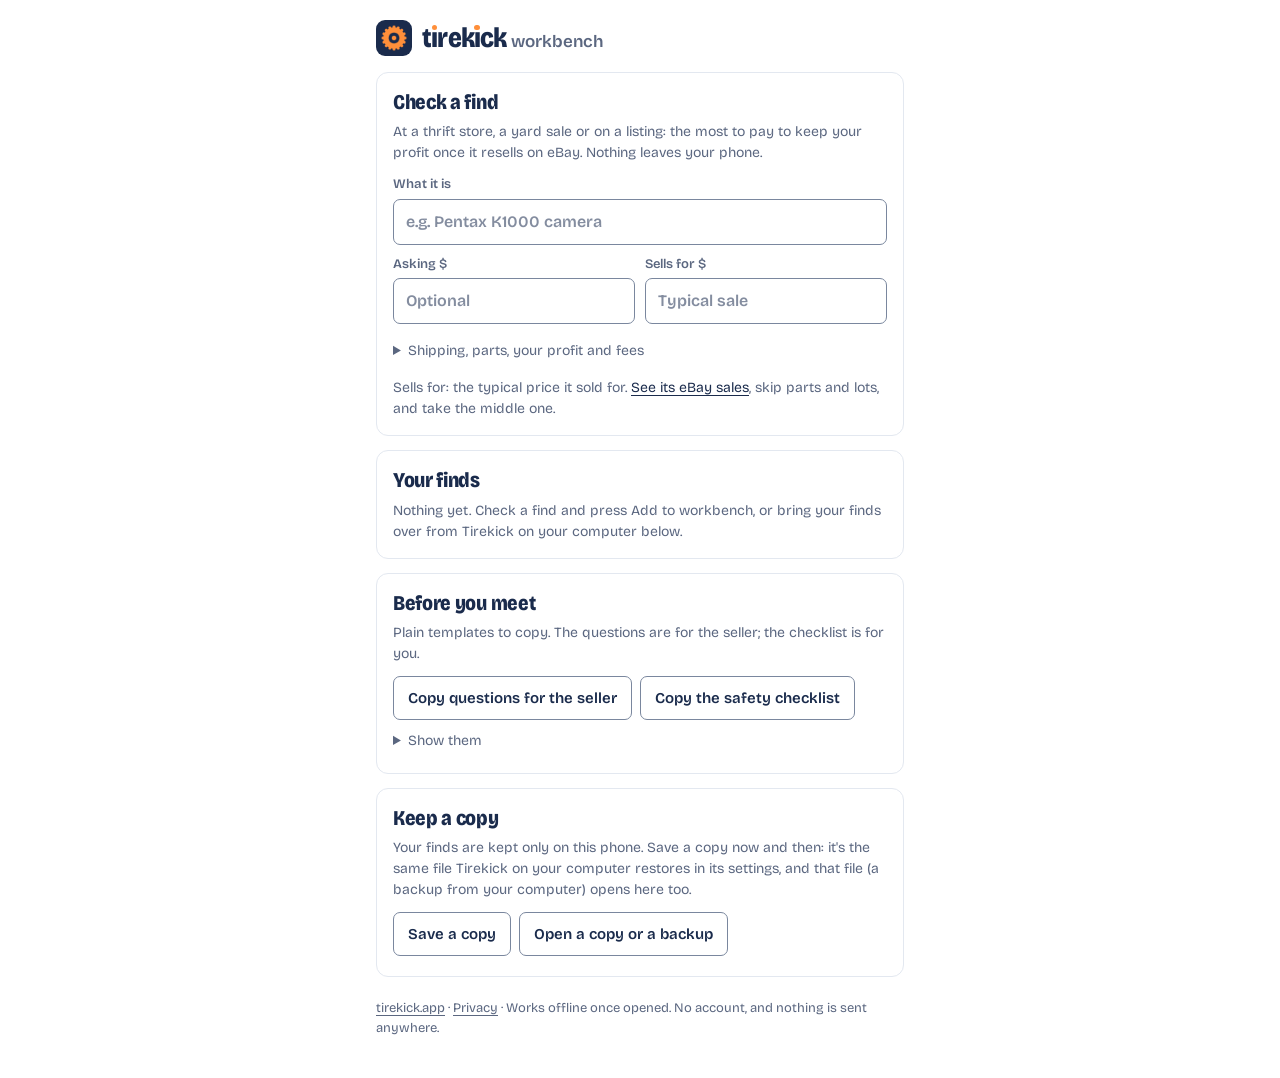
==== app/index.html @ f0b9f62f "Phone workbench at /app, the On your phone section and the privacy policy Co-Authored-By: Claude Opu" ====
<!doctype html>
<html lang="en">
<head>
<meta charset="utf-8">
<meta name="viewport" content="width=device-width, initial-scale=1, viewport-fit=cover">
<meta http-equiv="Content-Security-Policy" content="default-src 'self'; script-src 'self'; style-src 'self' 'unsafe-inline'; img-src 'self' data:; font-src 'self'; connect-src 'self'; manifest-src 'self'; worker-src 'self'; base-uri 'none'; form-action 'none'; object-src 'none'">
<meta name="referrer" content="no-referrer">
<title>Tirekick workbench</title>
<meta name="description" content="Tirekick's workbench on your phone: the most to pay for a find, questions for the seller, a safety checklist, and your finds from bought to sold. Works offline, and nothing leaves your phone.">
<meta name="theme-color" content="#1C2433">
<link rel="manifest" href="manifest.webmanifest">
<link rel="icon" href="icon-192.png">
<link rel="apple-touch-icon" href="icon-192.png">
<script src="lib/theme.js" data-root data-fonts="../fonts/"></script>
<link rel="stylesheet" href="app.css">
</head>
<body>
<main>
  <header>
    <img class="mark" src="icon-192.png" alt="" width="36" height="36">
    <h1><span class="wordmark">t<span class="wm-i" aria-hidden="true">ı</span>rek<span class="wm-i" aria-hidden="true">ı</span>ck</span> <span class="sub">workbench</span></h1>
  </header>

  <p class="install" id="install" hidden></p>

  <section class="card" aria-labelledby="check-h">
    <h2 id="check-h">Check a find</h2>
    <p class="hint">At a thrift store, a yard sale or on a listing: the most to pay to keep your profit once it resells on eBay. Nothing leaves your phone.</p>
    <form id="check" autocomplete="off">
      <label class="wide">What it is <input id="q" type="text" placeholder="e.g. Pentax K1000 camera" enterkeyhint="next"></label>
      <label>Asking $ <input id="ask" type="number" min="0" step="any" inputmode="decimal" placeholder="Optional"></label>
      <label>Sells for $ <input id="sold" type="number" min="0" step="any" inputmode="decimal" placeholder="Typical sale"></label>
      <details class="more">
        <summary>Shipping, parts, your profit and fees</summary>
        <div class="more-in">
          <label>Shipping buyers paid $ <input id="ship" type="number" min="0" step="any" inputmode="decimal" placeholder="0"></label>
          <label>Parts you'll put in $ <input id="parts" type="number" min="0" step="any" inputmode="decimal" placeholder="0"></label>
          <label>Profit you want $ <input id="profit" type="number" min="0" step="any" inputmode="decimal"></label>
          <label>Selling fees % <input id="fee" type="number" min="0" max="50" step="any" inputmode="decimal"></label>
        </div>
      </details>
    </form>
    <p class="hint sold-how">Sells for: the typical price it sold for. <a id="sold-link" href="https://www.ebay.com/sch/i.html?LH_Sold=1&amp;LH_Complete=1" target="_blank" rel="noopener noreferrer">See its eBay sales</a>, skip parts and lots, and take the middle one.</p>
    <div class="out" id="out" aria-live="polite"></div>
  </section>

  <section class="card" aria-labelledby="bench-h">
    <h2 id="bench-h">Your finds</h2>
    <p class="bench-sum" id="sum" aria-live="polite"></p>
    <div class="rows" id="rows"></div>
    <p class="hint empty" id="empty">Nothing yet. Check a find and press Add to workbench, or bring your finds over from Tirekick on your computer below.</p>
  </section>

  <section class="card" aria-labelledby="ask-h">
    <h2 id="ask-h">Before you meet</h2>
    <p class="hint">Plain templates to copy. The questions are for the seller; the checklist is for you.</p>
    <div class="copy-row">
      <button type="button" id="copy-q">Copy questions for the seller</button>
      <button type="button" id="copy-s">Copy the safety checklist</button>
    </div>
    <details class="more">
      <summary>Show them</summary>
      <pre class="tpl" id="tpl-q"></pre>
      <ul class="safety" id="safety"></ul>
    </details>
  </section>

  <section class="card" aria-labelledby="backup-h">
    <h2 id="backup-h">Keep a copy</h2>
    <p class="hint" id="keep-why">Your finds are kept only on this phone. Save a copy now and then: it's the same file Tirekick on your computer restores in its settings, and that file (a backup from your computer) opens here too.</p>
    <div class="copy-row">
      <button type="button" id="export">Save a copy</button>
      <button type="button" id="import">Open a copy or a backup</button>
      <input type="file" id="import-file" accept=".json,application/json" hidden>
    </div>
    <p class="note" id="note" role="status"></p>
  </section>

  <footer>
    <a href="../">tirekick.app</a> · <a href="../privacy.html">Privacy</a> · Works offline once opened. No account, and nothing is sent anywhere.
  </footer>
</main>
<script src="lib/sites.js"></script>
<script src="lib/shared.js"></script>
<script src="lib/rules.js"></script>
<script src="app.js"></script>
</body>
</html>
---- app/app.css ----
/* Tirekick's workbench on a phone: the hub's flat look (lib/theme.js tokens), one column, big touch targets. */
:root { --r:12px; --r-sm:7px; --bw:1px; }
* { box-sizing:border-box; }
html { -webkit-text-size-adjust:100%; }
body { margin:0; background:var(--paper); color:var(--ink); font:16px/1.5 var(--ui); -webkit-font-smoothing:antialiased; }
main { max-width:560px; margin:0 auto; padding:calc(16px + env(safe-area-inset-top)) 16px calc(40px + env(safe-area-inset-bottom)); }
header { display:flex; align-items:center; gap:10px; margin:4px 0 16px; }
.mark { width:36px; height:36px; flex:none; border-radius:9px; }
h1 { margin:0; font:800 28px/1.1 var(--display); letter-spacing:-.03em; }
h1 .sub { color:var(--muted); font:600 17px/1 var(--ui); letter-spacing:0; }
.wm-i { position:relative; display:inline-block; }
.wm-i::after { content:""; position:absolute; left:50%; top:.075em; width:.19em; height:.19em; margin-left:-.095em; border-radius:50%; background:#FF8F3A; }
h2 { margin:0 0 6px; font:800 21px/1.25 var(--display); letter-spacing:-.015em; }
a { color:var(--ink); text-underline-offset:3px; }
.hint { color:var(--muted); font-size:14px; margin:0 0 12px; }
.card { margin-top:14px; padding:16px; border:var(--bw) solid var(--rule); border-radius:var(--r); background:var(--raise); }
button { display:inline-flex; align-items:center; justify-content:center; gap:6px; min-height:44px; padding:10px 14px; border-radius:var(--r-sm); border:var(--bw) solid var(--line); background:none; color:var(--ink); font:600 15px/1.1 var(--ui); cursor:pointer; touch-action:manipulation; }
button.primary { background:var(--btn); border-color:var(--btn); color:var(--on-btn); }
button.link { min-height:0; padding:4px 0; border:0; color:var(--muted); font-weight:500; text-decoration:underline; text-underline-offset:3px; }
:is(button, a, input, select, summary):focus-visible { outline:2px solid var(--ink); outline-offset:2px; }
form { display:grid; grid-template-columns:1fr 1fr; gap:10px; }
label { display:flex; flex-direction:column; gap:4px; color:var(--muted); font-size:13px; font-weight:600; }
label.wide, details.more { grid-column:1 / -1; }
input, select { width:100%; min-height:46px; padding:10px 12px; border:var(--bw) solid var(--line); border-radius:var(--r-sm); background:var(--paper); color:var(--ink); font:inherit; font-size:16px; }
input::placeholder { color:var(--muted); opacity:.75; }
details.more summary { cursor:pointer; color:var(--muted); font-size:14px; padding:6px 0; }
.more-in { display:grid; grid-template-columns:1fr 1fr; gap:10px; margin-top:6px; }
.sold-how { margin:10px 0 0; }
.out:empty { display:none; }
.out { margin-top:14px; padding:14px; border-radius:var(--r-sm); background:var(--paper-2); display:grid; gap:8px; }
.out .verdict { font:800 26px/1.15 var(--display); color:var(--v, var(--ink)); }
.out[data-call="buy"], .find[data-call="buy"] { --v:var(--v-great); }
.out[data-call="offer"], .find[data-call="offer"] { --v:var(--v-fair); }
.out[data-call="pass"], .find[data-call="pass"] { --v:var(--v-pass); }
.find[data-call="sold"] { --v:var(--v-great); } .find[data-call="bought"], .find[data-call="listed"] { --v:var(--v-fair); }
.out p { margin:0; }
.out .max { font:700 18px/1.3 var(--display); }
.out .basis { color:var(--muted); font-size:13px; }
.out button { justify-self:start; }
.copy-row { display:flex; flex-wrap:wrap; gap:8px; margin-bottom:4px; }
.tpl { white-space:pre-wrap; margin:12px 0 0; padding:12px; border-radius:var(--r-sm); background:var(--paper-2); font:14px/1.45 var(--ui); }
.safety { margin:10px 0 0; padding-left:20px; font-size:14px; color:var(--muted); }
.safety li + li { margin-top:4px; }
.bench-sum { margin:0 0 6px; font-size:14px; }
.bench-sum:empty { display:none; }
.empty { margin:6px 0 0; }
.find { padding:12px 0; border-top:var(--bw) solid var(--rule); display:grid; gap:8px; }
.find:first-child { border-top:0; }
.find .top { display:flex; gap:10px; align-items:baseline; }
.find .ft { flex:1; min-width:0; font-weight:600; overflow-wrap:anywhere; }
.find .call { flex:none; font-size:13px; font-weight:700; padding:1px 9px; border-radius:999px; background:var(--paper-2); color:var(--v, var(--muted)); }
.find small { display:block; color:var(--muted); font-size:13px; }
.find .fx { display:grid; grid-template-columns:1fr 1fr; gap:8px; align-items:end; }
.find .fx label { font-size:12px; }
.find .fx input, .find .fx select { min-height:42px; padding:8px 10px; }
.find .acts { display:flex; justify-content:space-between; align-items:center; }
.note { margin:10px 0 0; font-size:14px; }
.note:empty { display:none; }
.install { margin:0; padding:12px 14px; border-radius:var(--r); background:var(--paper-2); font-size:14px; }
.install[hidden] { display:none; }
footer { margin-top:22px; color:var(--muted); font-size:13px; }
footer a { color:var(--muted); }
@media (max-width:340px) { form, .more-in, .find .fx { grid-template-columns:1fr; } }
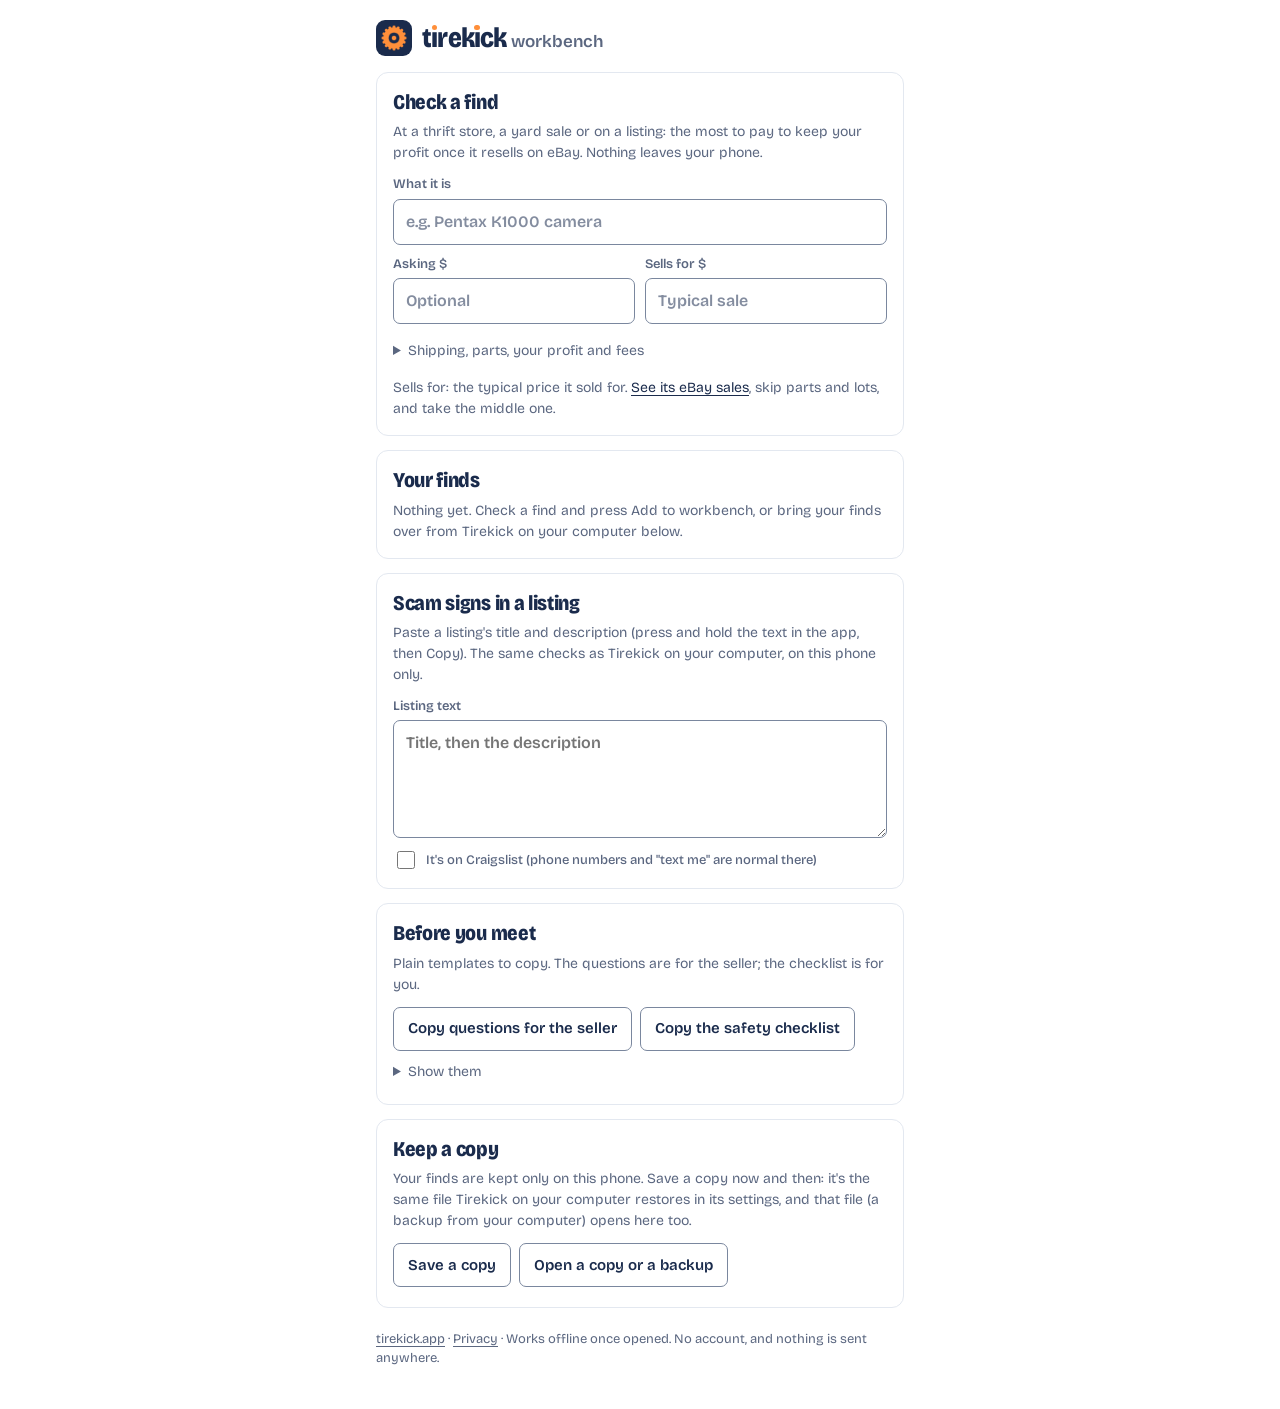
==== commit 40a5c92a: "Phone workbench: scam signs in pasted text and sharing in on Android Co-Authored-By: Claude Opus 5.5" ====
--- a/app/index.html
+++ b/app/index.html
@@ -41,6 +41,7 @@
       </details>
     </form>
     <p class="hint sold-how">Sells for: the typical price it sold for. <a id="sold-link" href="https://www.ebay.com/sch/i.html?LH_Sold=1&amp;LH_Complete=1" target="_blank" rel="noopener noreferrer">See its eBay sales</a>, skip parts and lots, and take the middle one.</p>
+    <p class="note" id="shared" role="status"></p>
     <div class="out" id="out" aria-live="polite"></div>
   </section>
 
@@ -49,6 +50,14 @@
     <p class="bench-sum" id="sum" aria-live="polite"></p>
     <div class="rows" id="rows"></div>
     <p class="hint empty" id="empty">Nothing yet. Check a find and press Add to workbench, or bring your finds over from Tirekick on your computer below.</p>
+  </section>
+
+  <section class="card" aria-labelledby="scam-h">
+    <h2 id="scam-h">Scam signs in a listing</h2>
+    <p class="hint">Paste a listing's title and description (press and hold the text in the app, then Copy). The same checks as Tirekick on your computer, on this phone only.</p>
+    <label class="wide">Listing text <textarea id="paste" rows="4" placeholder="Title, then the description"></textarea></label>
+    <label class="cl"><input type="checkbox" id="paste-cl"> It's on Craigslist (phone numbers and "text me" are normal there)</label>
+    <div class="signs" id="signs" aria-live="polite"></div>
   </section>
 
   <section class="card" aria-labelledby="ask-h">
@@ -83,6 +92,7 @@
 <script src="lib/sites.js"></script>
 <script src="lib/shared.js"></script>
 <script src="lib/rules.js"></script>
+<script src="lib/adapters.js"></script>
 <script src="app.js"></script>
 </body>
 </html>
--- a/app/app.css
+++ b/app/app.css
@@ -55,6 +55,16 @@
 .find .fx input, .find .fx select { min-height:42px; padding:8px 10px; }
 .find .acts { display:flex; justify-content:space-between; align-items:center; }
 .note { margin:10px 0 0; font-size:14px; }
+textarea { width:100%; min-height:96px; padding:10px 12px; border:var(--bw) solid var(--line); border-radius:var(--r-sm); background:var(--paper); color:var(--ink); font:inherit; font-size:16px; resize:vertical; }
+label.cl { flex-direction:row; align-items:center; gap:8px; margin-top:10px; font-weight:500; }
+label.cl input { width:18px; height:18px; min-height:0; flex:none; accent-color:var(--accent); }
+.signs:empty { display:none; }
+.signs { margin-top:12px; padding:12px 14px; border-radius:var(--r-sm); background:var(--paper-2); font-size:14px; }
+.signs p { margin:0; }
+.signs .head { font:800 18px/1.3 var(--display); color:var(--v, var(--ink)); margin-bottom:4px; }
+.signs[data-v="suspicious"] { --v:var(--v-suspicious); } .signs[data-v="fair"] { --v:var(--v-fair); } .signs[data-v="great"] { --v:var(--v-great); }
+.signs ul { margin:4px 0 0; padding-left:18px; }
+.find .nt { display:block; color:var(--muted); font-size:13px; overflow-wrap:anywhere; }
 .note:empty { display:none; }
 .install { margin:0; padding:12px 14px; border-radius:var(--r); background:var(--paper-2); font-size:14px; }
 .install[hidden] { display:none; }
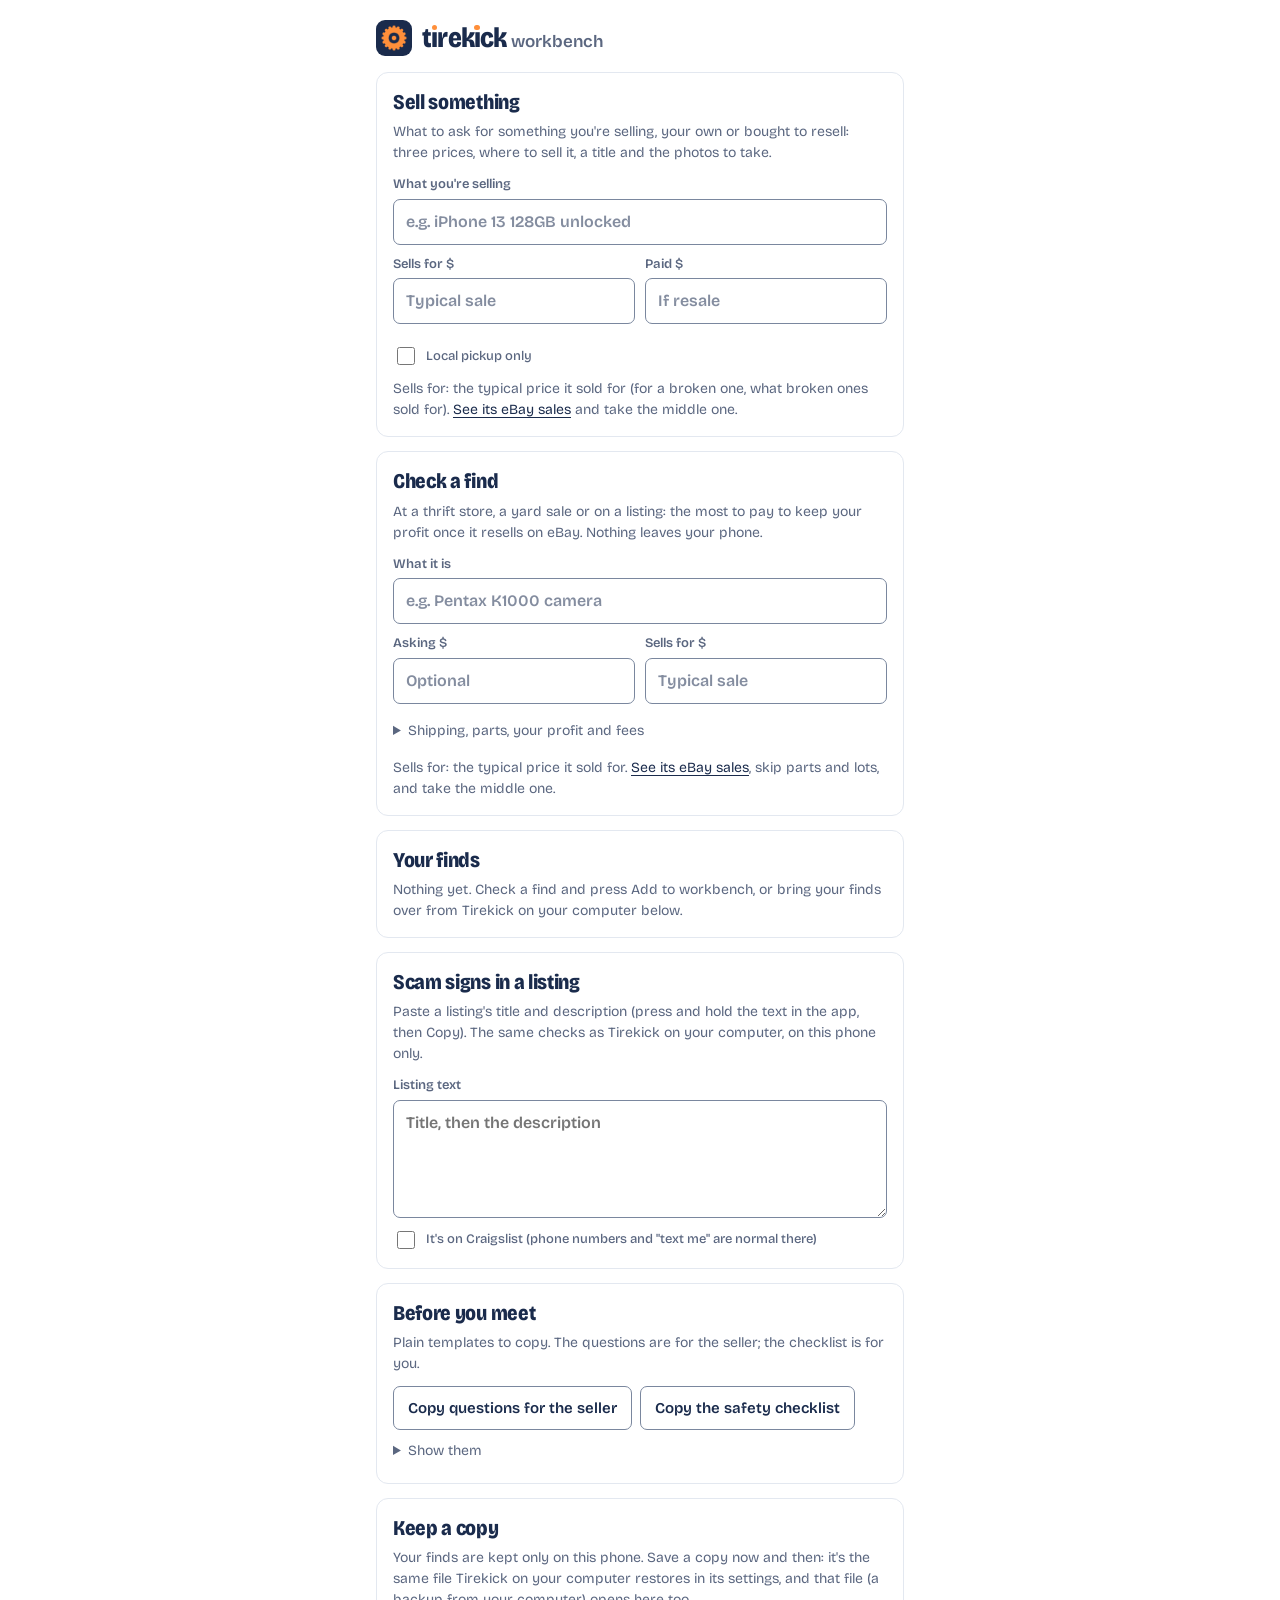
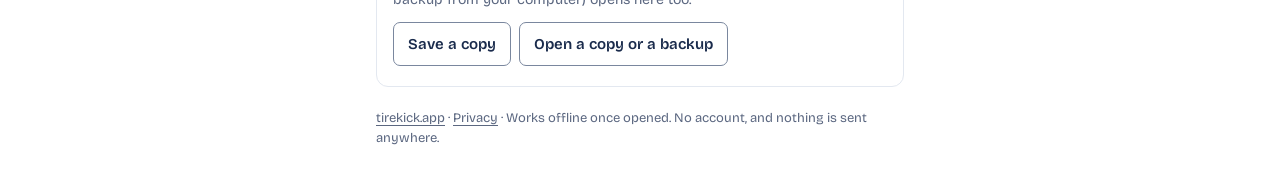
==== commit 5e145d93: "Phone app: Sell something, the sell helper on the phone Co-Authored-By: Claude Opus 5.5 <noreply@ant" ====
--- a/app/index.html
+++ b/app/index.html
@@ -6,7 +6,7 @@
 <meta http-equiv="Content-Security-Policy" content="default-src 'self'; script-src 'self'; style-src 'self' 'unsafe-inline'; img-src 'self' data:; font-src 'self'; connect-src 'self'; manifest-src 'self'; worker-src 'self'; base-uri 'none'; form-action 'none'; object-src 'none'">
 <meta name="referrer" content="no-referrer">
 <title>Tirekick workbench</title>
-<meta name="description" content="Tirekick's workbench on your phone: the most to pay for a find, questions for the seller, a safety checklist, and your finds from bought to sold. Works offline, and nothing leaves your phone.">
+<meta name="description" content="Tirekick on your phone: what to list something for and where, the most to pay for a find, questions for the seller, a safety checklist, and your finds from bought to sold. Works offline, and nothing leaves your phone.">
 <meta name="theme-color" content="#1C2433">
 <link rel="manifest" href="manifest.webmanifest">
 <link rel="icon" href="icon-192.png">
@@ -22,6 +22,20 @@
   </header>
 
   <p class="install" id="install" hidden></p>
+
+  <section class="card" aria-labelledby="sell-h" id="sell">
+    <h2 id="sell-h">Sell something</h2>
+    <p class="hint">What to ask for something you're selling, your own or bought to resell: three prices, where to sell it, a title and the photos to take.</p>
+    <form id="sell-form" autocomplete="off">
+      <label class="wide">What you're selling <input id="sell-q" type="text" placeholder="e.g. iPhone 13 128GB unlocked" enterkeyhint="next"></label>
+      <label>Sells for $ <input id="sell-sold" type="number" min="0" step="any" inputmode="decimal" placeholder="Typical sale"></label>
+      <label>Paid $ <input id="sell-paid" type="number" min="0" step="any" inputmode="decimal" placeholder="If resale"></label>
+      <label class="cl wide"><input type="checkbox" id="sell-local"> Local pickup only</label>
+    </form>
+    <p class="hint sold-how">Sells for: the typical price it sold for (for a broken one, what broken ones sold for). <a id="sell-link" href="https://www.ebay.com/sch/i.html?LH_Sold=1&amp;LH_Complete=1" target="_blank" rel="noopener noreferrer">See its eBay sales</a> and take the middle one.</p>
+    <div class="sell-asks" id="sell-asks"></div>
+    <div class="out sell-out" id="sell-out" aria-live="polite"></div>
+  </section>
 
   <section class="card" aria-labelledby="check-h">
     <h2 id="check-h">Check a find</h2>
--- a/app/app.css
+++ b/app/app.css
@@ -55,6 +55,14 @@
 .find .fx input, .find .fx select { min-height:42px; padding:8px 10px; }
 .find .acts { display:flex; justify-content:space-between; align-items:center; }
 .note { margin:10px 0 0; font-size:14px; }
+.sell-asks:empty { display:none; }
+.sell-asks { margin:12px 0 0; padding-left:12px; border-left:2px solid var(--rule); color:var(--muted); font-size:14px; }
+.sell-asks ul, .sell-out ul { margin:4px 0 0; padding-left:18px; }
+.mgrid { display:grid; grid-template-columns:repeat(3, 1fr); gap:8px; }
+.mcell { display:flex; flex-direction:column; gap:2px; font-size:12px; color:var(--muted); }
+.mcell b { font:800 22px/1.2 var(--display); color:var(--ink); }
+.sell-out .warn { color:var(--v-pass); font-weight:600; }
+.sell-out code { display:block; margin:4px 0 6px; padding:8px 10px; border:var(--bw) solid var(--line); border-radius:var(--r-sm); background:var(--paper); font:inherit; font-size:14px; overflow-wrap:anywhere; }
 textarea { width:100%; min-height:96px; padding:10px 12px; border:var(--bw) solid var(--line); border-radius:var(--r-sm); background:var(--paper); color:var(--ink); font:inherit; font-size:16px; resize:vertical; }
 label.cl { flex-direction:row; align-items:center; gap:8px; margin-top:10px; font-weight:500; }
 label.cl input { width:18px; height:18px; min-height:0; flex:none; accent-color:var(--accent); }
